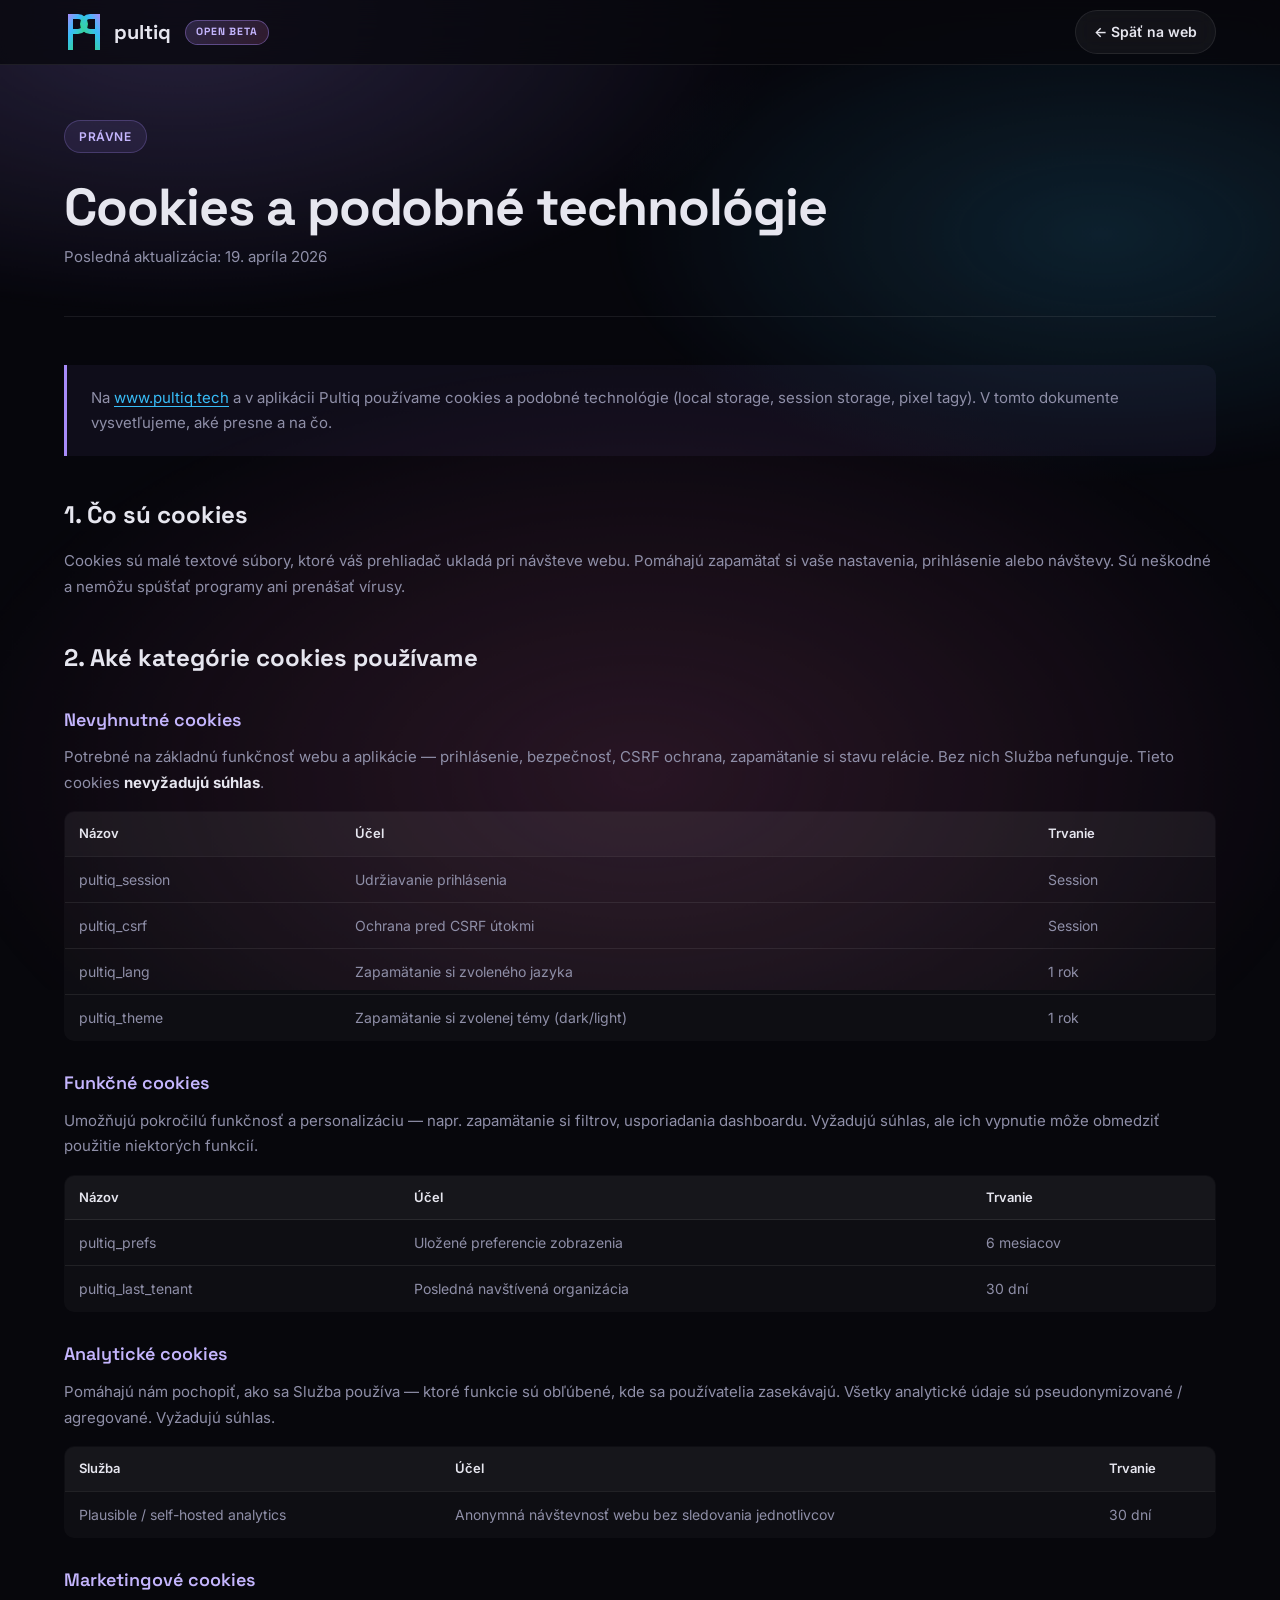
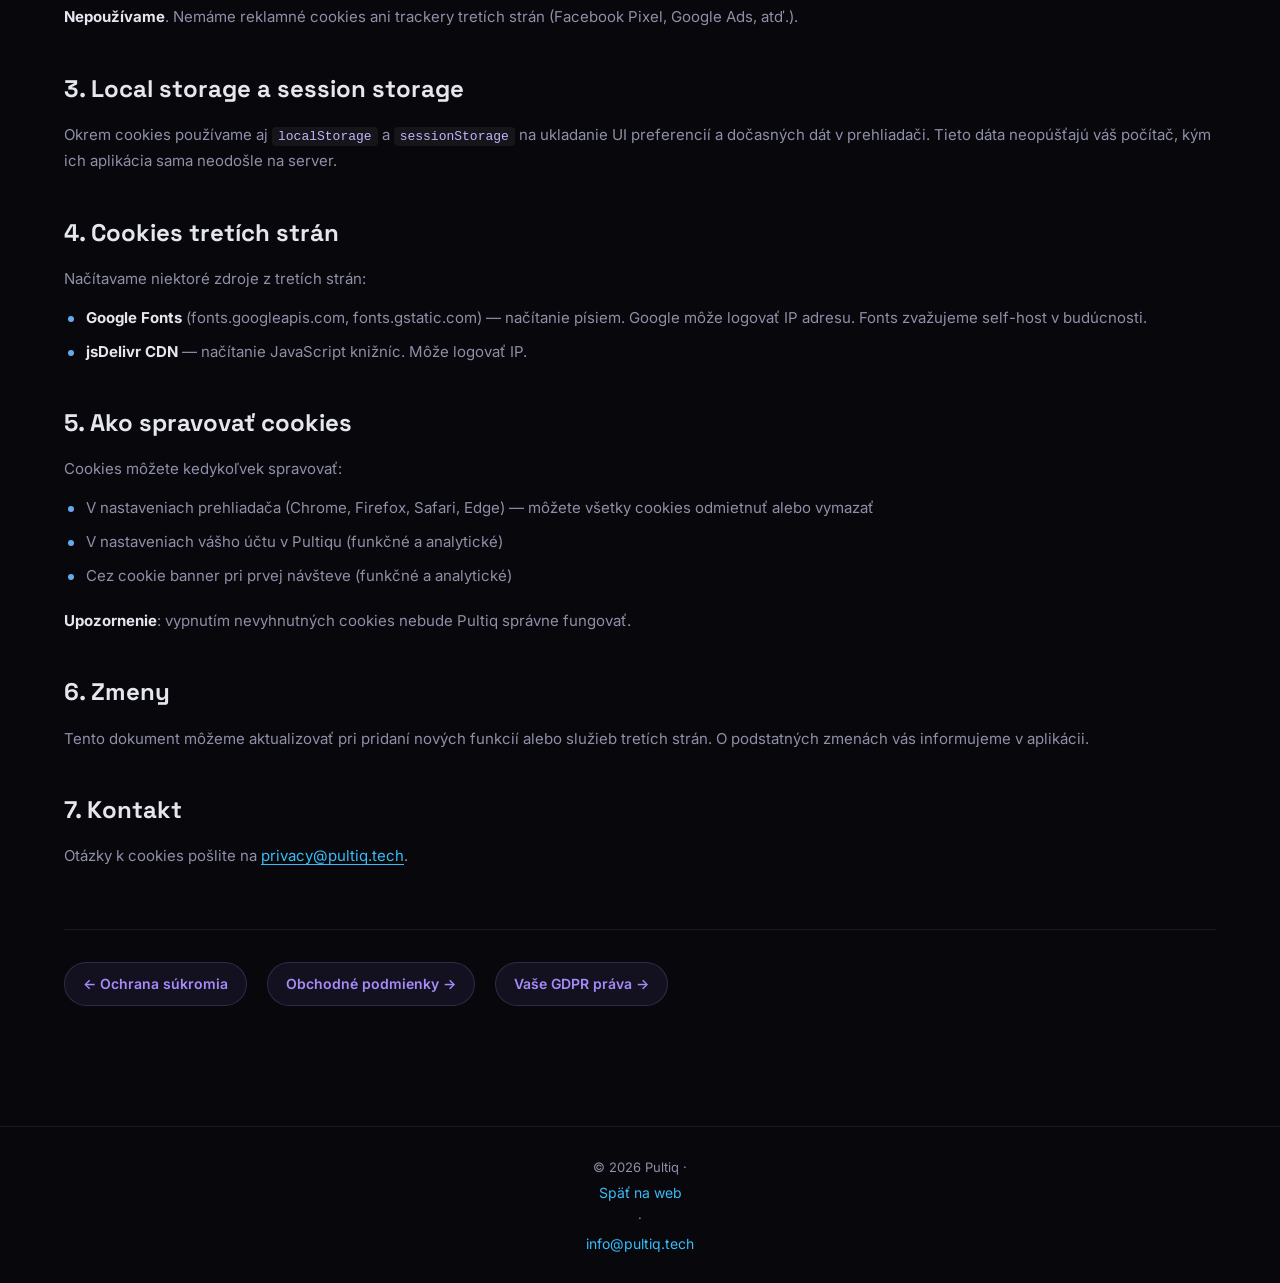
==== cookies.html @ 946c8e10 "Add SEO (OG, JSON-LD), legal pages (privacy, terms, cookies, GDPR), robots.txt, sitemap.xml, llms.tx" ====
<!DOCTYPE html>
<html lang="sk">
<head>
<meta charset="UTF-8" />
<meta name="viewport" content="width=device-width, initial-scale=1.0" />
<title>Cookies — Pultiq</title>
<meta name="description" content="Zásady používania cookies a podobných technológií na platforme Pultiq — aké cookies používame, na čo a ako ich spravovať." />
<meta name="robots" content="index, follow" />
<link rel="canonical" href="https://www.pultiq.tech/cookies.html" />
<link rel="preconnect" href="https://fonts.googleapis.com">
<link rel="preconnect" href="https://fonts.gstatic.com" crossorigin>
<link href="https://fonts.googleapis.com/css2?family=Inter:wght@300;400;500;600;700&family=Space+Grotesk:wght@400;500;700&display=swap" rel="stylesheet">
<link rel="icon" type="image/svg+xml" href="favicon.svg" />
<link rel="stylesheet" href="style.css" />
</head>
<body class="legal-page">
<div class="bg-gradient"></div>

<nav class="nav scrolled">
  <div class="nav-inner">
    <a href="/" class="logo">
      <span class="logo-mark">
        <svg viewBox="90 80 180 200" xmlns="http://www.w3.org/2000/svg">
          <defs><linearGradient id="legG3" x1="0%" y1="0%" x2="100%" y2="100%"><stop offset="0%" stop-color="#a78bfa"/><stop offset="33%" stop-color="#38bdf8"/><stop offset="66%" stop-color="#34d399"/><stop offset="100%" stop-color="#f472b6"/></linearGradient></defs>
          <g transform="translate(30 30)" fill="url(#legG3)" fill-rule="evenodd"><path d="M 70 60 L 120 60 A 50 50 0 0 1 120 160 L 95 160 L 95 240 L 70 240 Z M 95 85 L 120 85 A 25 25 0 0 1 120 135 L 95 135 Z"/></g>
          <g transform="translate(330 30) scale(-1 1)" fill="url(#legG3)" fill-rule="evenodd"><path d="M 70 60 L 120 60 A 50 50 0 0 1 120 160 L 95 160 L 95 240 L 70 240 Z M 95 85 L 120 85 A 25 25 0 0 1 120 135 L 95 135 Z"/></g>
        </svg>
      </span>
      <span>pultiq</span>
      <span class="beta-pill">Open Beta</span>
    </a>
    <a href="/" class="btn btn-ghost btn-sm">← Späť na web</a>
  </div>
</nav>

<main class="legal">
  <div class="container legal-container">
    <div class="legal-head">
      <div class="eyebrow">Právne</div>
      <h1>Cookies a podobné technológie</h1>
      <p class="legal-updated">Posledná aktualizácia: 19. apríla 2026</p>
    </div>

    <p class="legal-lead">Na <a href="https://www.pultiq.tech">www.pultiq.tech</a> a v aplikácii Pultiq používame cookies a podobné technológie (local storage, session storage, pixel tagy). V tomto dokumente vysvetľujeme, aké presne a na čo.</p>

    <h2>1. Čo sú cookies</h2>
    <p>Cookies sú malé textové súbory, ktoré váš prehliadač ukladá pri návšteve webu. Pomáhajú zapamätať si vaše nastavenia, prihlásenie alebo návštevy. Sú neškodné a nemôžu spúšťať programy ani prenášať vírusy.</p>

    <h2>2. Aké kategórie cookies používame</h2>

    <h3>Nevyhnutné cookies</h3>
    <p>Potrebné na základnú funkčnosť webu a aplikácie — prihlásenie, bezpečnosť, CSRF ochrana, zapamätanie si stavu relácie. Bez nich Služba nefunguje. Tieto cookies <strong>nevyžadujú súhlas</strong>.</p>
    <table class="legal-table">
      <thead><tr><th>Názov</th><th>Účel</th><th>Trvanie</th></tr></thead>
      <tbody>
        <tr><td>pultiq_session</td><td>Udržiavanie prihlásenia</td><td>Session</td></tr>
        <tr><td>pultiq_csrf</td><td>Ochrana pred CSRF útokmi</td><td>Session</td></tr>
        <tr><td>pultiq_lang</td><td>Zapamätanie si zvoleného jazyka</td><td>1 rok</td></tr>
        <tr><td>pultiq_theme</td><td>Zapamätanie si zvolenej témy (dark/light)</td><td>1 rok</td></tr>
      </tbody>
    </table>

    <h3>Funkčné cookies</h3>
    <p>Umožňujú pokročilú funkčnosť a personalizáciu — napr. zapamätanie si filtrov, usporiadania dashboardu. Vyžadujú súhlas, ale ich vypnutie môže obmedziť použitie niektorých funkcií.</p>
    <table class="legal-table">
      <thead><tr><th>Názov</th><th>Účel</th><th>Trvanie</th></tr></thead>
      <tbody>
        <tr><td>pultiq_prefs</td><td>Uložené preferencie zobrazenia</td><td>6 mesiacov</td></tr>
        <tr><td>pultiq_last_tenant</td><td>Posledná navštívená organizácia</td><td>30 dní</td></tr>
      </tbody>
    </table>

    <h3>Analytické cookies</h3>
    <p>Pomáhajú nám pochopiť, ako sa Služba používa — ktoré funkcie sú obľúbené, kde sa používatelia zasekávajú. Všetky analytické údaje sú pseudonymizované / agregované. Vyžadujú súhlas.</p>
    <table class="legal-table">
      <thead><tr><th>Služba</th><th>Účel</th><th>Trvanie</th></tr></thead>
      <tbody>
        <tr><td>Plausible / self-hosted analytics</td><td>Anonymná návštevnosť webu bez sledovania jednotlivcov</td><td>30 dní</td></tr>
      </tbody>
    </table>

    <h3>Marketingové cookies</h3>
    <p><strong>Nepoužívame</strong>. Nemáme reklamné cookies ani trackery tretích strán (Facebook Pixel, Google Ads, atď.).</p>

    <h2>3. Local storage a session storage</h2>
    <p>Okrem cookies používame aj <code>localStorage</code> a <code>sessionStorage</code> na ukladanie UI preferencií a dočasných dát v prehliadači. Tieto dáta neopúšťajú váš počítač, kým ich aplikácia sama neodošle na server.</p>

    <h2>4. Cookies tretích strán</h2>
    <p>Načítavame niektoré zdroje z tretích strán:</p>
    <ul>
      <li><strong>Google Fonts</strong> (fonts.googleapis.com, fonts.gstatic.com) — načítanie písiem. Google môže logovať IP adresu. Fonts zvažujeme self-host v budúcnosti.</li>
      <li><strong>jsDelivr CDN</strong> — načítanie JavaScript knižníc. Môže logovať IP.</li>
    </ul>

    <h2>5. Ako spravovať cookies</h2>
    <p>Cookies môžete kedykoľvek spravovať:</p>
    <ul>
      <li>V nastaveniach prehliadača (Chrome, Firefox, Safari, Edge) — môžete všetky cookies odmietnuť alebo vymazať</li>
      <li>V nastaveniach vášho účtu v Pultiqu (funkčné a analytické)</li>
      <li>Cez cookie banner pri prvej návšteve (funkčné a analytické)</li>
    </ul>
    <p><strong>Upozornenie</strong>: vypnutím nevyhnutných cookies nebude Pultiq správne fungovať.</p>

    <h2>6. Zmeny</h2>
    <p>Tento dokument môžeme aktualizovať pri pridaní nových funkcií alebo služieb tretích strán. O podstatných zmenách vás informujeme v aplikácii.</p>

    <h2>7. Kontakt</h2>
    <p>Otázky k cookies pošlite na <a href="mailto:privacy@pultiq.tech">privacy@pultiq.tech</a>.</p>

    <div class="legal-nav">
      <a href="/privacy.html">← Ochrana súkromia</a>
      <a href="/terms.html">Obchodné podmienky →</a>
      <a href="/gdpr.html">Vaše GDPR práva →</a>
    </div>
  </div>
</main>

<footer class="footer">
  <div class="container footer-bottom">© 2026 Pultiq · <a href="/">Späť na web</a> · <a href="mailto:info@pultiq.tech">info@pultiq.tech</a></div>
</footer>
</body>
</html>
---- style.css ----
/* ========= LEGAL PAGES ========= */
.legal-page .bg-grid,
.legal-page .cursor-glow{display:none}
.legal-page .bg-gradient{opacity:0.5}
.legal{padding:120px 0 80px;min-height:80vh}
.legal-container{max-width:820px}
.legal-head{margin-bottom:48px;padding-bottom:32px;border-bottom:1px solid var(--border)}
.legal-head h1{
  font-family:'Space Grotesk',sans-serif;
  font-size:clamp(32px,5vw,52px);font-weight:700;
  line-height:1.1;letter-spacing:-0.02em;
  margin:10px 0 8px;
}
.legal-updated{color:var(--muted);font-size:14px}
.legal-lead{
  font-size:17px;line-height:1.7;color:var(--text);
  margin-bottom:40px;padding:20px 24px;
  background:rgba(167,139,250,0.06);
  border-left:3px solid var(--primary);
  border-radius:0 12px 12px 0;
}
.legal h2{
  font-family:'Space Grotesk',sans-serif;
  font-size:24px;font-weight:700;
  margin:40px 0 14px;color:var(--text);
}
.legal h3{
  font-family:'Space Grotesk',sans-serif;
  font-size:18px;font-weight:600;
  margin:28px 0 10px;color:#c4b5fd;
}
.legal p{
  color:var(--muted);line-height:1.7;margin-bottom:14px;font-size:15px;
}
.legal p strong{color:var(--text)}
.legal a{color:var(--primary-2);text-decoration:underline;text-underline-offset:3px;transition:color .2s}
.legal a:hover{color:var(--primary)}
.legal ul{
  margin:14px 0 20px;padding:0;list-style:none;
}
.legal ul li{
  position:relative;padding-left:22px;margin-bottom:10px;
  color:var(--muted);line-height:1.6;font-size:15px;
}
.legal ul li::before{
  content:"";position:absolute;left:4px;top:10px;
  width:6px;height:6px;border-radius:50%;
  background:var(--grad);
}
.legal ul li strong{color:var(--text)}
.legal code{
  background:rgba(255,255,255,0.06);padding:2px 6px;border-radius:4px;
  font-family:'SF Mono','Consolas',monospace;font-size:13px;color:#c4b5fd;
}
.legal-table{
  width:100%;border-collapse:collapse;margin:16px 0 24px;
  background:var(--card);border:1px solid var(--border);
  border-radius:10px;overflow:hidden;
}
.legal-table th,
.legal-table td{
  padding:12px 14px;text-align:left;font-size:14px;
  border-bottom:1px solid var(--border);
  color:var(--muted);line-height:1.5;
}
.legal-table th{
  background:rgba(255,255,255,0.03);
  color:var(--text);font-weight:600;font-size:13px;
}
.legal-table tr:last-child td{border-bottom:none}
.legal-table td strong{color:var(--text)}
.legal-nav{
  display:flex;gap:20px;flex-wrap:wrap;margin-top:60px;
  padding-top:32px;border-top:1px solid var(--border);
}
.legal-nav a{
  color:var(--primary);font-size:14px;font-weight:600;
  text-decoration:none;padding:10px 18px;border-radius:999px;
  background:rgba(167,139,250,0.08);border:1px solid rgba(167,139,250,0.2);
  transition:all .2s;
}
.legal-nav a:hover{
  background:rgba(167,139,250,0.18);
  border-color:rgba(167,139,250,0.4);
  transform:translateY(-1px);
}
.legal-page .footer{padding:30px 0 24px;border-top:1px solid var(--border)}
.legal-page .footer-bottom{padding-top:0;border:none}
.legal-page .footer-bottom a{color:var(--primary-2)}

/* ========= ICONS ========= */
svg.icon{
  width:1em;height:1em;flex-shrink:0;
  display:inline-block;vertical-align:middle;
}
.feature-icon svg.icon{width:28px;height:28px;color:#c4b5fd}
.cat-head .cat-icon svg.icon{width:28px;height:28px;color:#c4b5fd}
.strip-icon svg.icon{width:34px;height:34px;color:#e6e6ef}
.mock-nav-item svg.icon{width:16px;height:16px;color:inherit}
.mock-pill svg.icon{width:14px;height:14px}
.mock-search svg.icon{width:14px;height:14px}
.mock-ai-icon svg.icon{width:22px;height:22px;color:#c4b5fd}
.fc-icon svg.icon{width:18px;height:18px;color:#c4b5fd}
.fc-icon.green svg.icon{color:var(--success)}
.fc-icon.purple svg.icon{color:#f472b6}

/* ========= RESET ========= */
*,*::before,*::after{box-sizing:border-box;margin:0;padding:0}
html{scroll-behavior:smooth}
body{
  font-family:'Inter',system-ui,-apple-system,sans-serif;
  background:#07070c;color:#e6e6ef;line-height:1.6;
  overflow-x:hidden;-webkit-font-smoothing:antialiased;
}
a{color:inherit;text-decoration:none}
ul{list-style:none}
img,svg{max-width:100%;display:block}

:root{
  --bg:#07070c;
  --bg-2:#0c0c17;
  --card:rgba(255,255,255,0.03);
  --border:rgba(255,255,255,0.08);
  --text:#e6e6ef;
  --muted:#8f8fa8;
  --primary:#a78bfa;
  --primary-2:#38bdf8;
  --accent:#f472b6;
  --success:#34d399;
  --danger:#f87171;
  --amber:#fbbf24;
  --radius:16px;
  --grad:linear-gradient(135deg,#a78bfa 0%,#38bdf8 50%,#f472b6 100%);
}

.container{max-width:1200px;margin:0 auto;padding:0 24px}

/* ========= ANIMATED BG ========= */
.bg-gradient{
  position:fixed;inset:0;z-index:-2;
  background:var(--bg);
  transform:translateZ(0);
  will-change:transform;
}
.bg-gradient::before,.bg-gradient::after{
  content:"";position:absolute;inset:-10%;
  background:
    radial-gradient(ellipse 1200px 600px at 20% 10%,rgba(167,139,250,0.28),transparent 50%),
    radial-gradient(ellipse 1000px 500px at 80% 30%,rgba(56,189,248,0.20),transparent 50%),
    radial-gradient(ellipse 1200px 700px at 50% 80%,rgba(244,114,182,0.20),transparent 60%);
  transform:translateZ(0);
  will-change:transform;
  animation:bgDrift 20s ease-in-out infinite alternate;
}
.bg-gradient::after{animation-duration:28s;animation-direction:alternate-reverse;opacity:0.6}
@keyframes bgDrift{
  0%{transform:translate3d(0,0,0) scale(1)}
  100%{transform:translate3d(-4%,3%,0) scale(1.05)}
}
.bg-grid{
  position:fixed;inset:0;z-index:-1;pointer-events:none;
  background-image:
    linear-gradient(rgba(255,255,255,0.035) 1px,transparent 1px),
    linear-gradient(90deg,rgba(255,255,255,0.035) 1px,transparent 1px);
  background-size:60px 60px;
  opacity:0.5;
  transform:translateZ(0);
  -webkit-mask-image:radial-gradient(ellipse 80% 60% at 50% 40%,black,transparent 80%);
  mask-image:radial-gradient(ellipse 80% 60% at 50% 40%,black,transparent 80%);
}
.cursor-glow{
  position:fixed;top:0;left:0;width:500px;height:500px;border-radius:50%;
  background:radial-gradient(circle,rgba(167,139,250,0.18),transparent 60%);
  pointer-events:none;z-index:-1;
  transform:translate3d(-50%,-50%,0);
  will-change:transform;
}

/* ========= BUTTONS ========= */
.btn{
  display:inline-flex;align-items:center;gap:8px;
  padding:14px 24px;border-radius:999px;
  font-weight:600;font-size:15px;cursor:pointer;
  border:none;transition:all .25s cubic-bezier(.4,0,.2,1);
  position:relative;overflow:hidden;
}
.btn-sm{padding:10px 18px;font-size:14px}
.btn-primary{
  background:var(--grad);color:white;
  box-shadow:0 8px 32px rgba(167,139,250,0.4);
}
.btn-primary:hover{transform:translateY(-2px);box-shadow:0 12px 40px rgba(167,139,250,0.55)}
.btn-primary::before{
  content:"";position:absolute;inset:0;
  background:linear-gradient(120deg,transparent 30%,rgba(255,255,255,0.3) 50%,transparent 70%);
  transform:translateX(-100%);transition:transform .6s;
}
.btn-primary:hover::before{transform:translateX(100%)}
.btn-ghost{
  background:rgba(255,255,255,0.05);color:var(--text);
  border:1px solid var(--border);backdrop-filter:blur(10px);
}
.btn-ghost:hover{background:rgba(255,255,255,0.1);border-color:rgba(255,255,255,0.2)}
.btn.full{width:100%;justify-content:center}

/* ========= NAV ========= */
.nav{
  position:fixed;top:0;left:0;right:0;z-index:100;
  padding:16px 0;transition:all .3s;
}
.nav.scrolled{
  background:rgba(7,7,12,0.75);
  backdrop-filter:blur(16px);
  -webkit-backdrop-filter:blur(16px);
  border-bottom:1px solid var(--border);
  padding:10px 0;
}
.nav-inner{
  max-width:1200px;margin:0 auto;padding:0 24px;
  display:flex;align-items:center;justify-content:space-between;
}
.logo{display:flex;align-items:center;gap:10px;font-weight:800;font-size:20px;font-family:'Space Grotesk',sans-serif}
.beta-pill{
  padding:3px 10px;border-radius:999px;
  font-family:'Space Grotesk',sans-serif;
  font-size:10.5px;font-weight:700;letter-spacing:0.08em;
  text-transform:uppercase;
  background:linear-gradient(135deg,rgba(167,139,250,0.2),rgba(244,114,182,0.15));
  border:1px solid rgba(167,139,250,0.4);
  color:#c4b5fd;
  margin-left:4px;
}
.logo-mark{width:40px;height:40px;display:grid;place-items:center}
.logo-mark svg{width:100%;height:100%;display:block}
.nav-links{display:flex;gap:32px}
.nav-links a{font-size:14px;color:var(--muted);transition:color .2s;position:relative}
.nav-links a:hover{color:var(--text)}
.nav-links a::after{
  content:"";position:absolute;bottom:-4px;left:0;right:0;height:2px;
  background:var(--grad);transform:scaleX(0);transition:transform .3s;
}
.nav-links a:hover::after{transform:scaleX(1)}
@media(max-width:768px){.nav-links{display:none}}

/* ========= HERO ========= */
.hero{
  min-height:100vh;display:flex;align-items:center;
  padding:140px 0 80px;position:relative;
}
.hero-badge{
  display:inline-flex;align-items:center;gap:10px;
  padding:8px 16px;border-radius:999px;
  background:rgba(167,139,250,0.1);
  border:1px solid rgba(167,139,250,0.25);
  font-size:13px;color:#c4b5fd;margin-bottom:28px;
}
.pulse-dot{
  width:8px;height:8px;border-radius:50%;background:#a78bfa;
  box-shadow:0 0 0 0 rgba(167,139,250,0.5);
  animation:pulse 2s infinite;
}
@keyframes pulse{
  0%{box-shadow:0 0 0 0 rgba(167,139,250,0.6)}
  70%{box-shadow:0 0 0 14px rgba(167,139,250,0)}
  100%{box-shadow:0 0 0 0 rgba(167,139,250,0)}
}
.hero-title{
  font-family:'Space Grotesk',sans-serif;
  font-size:clamp(44px,7vw,88px);
  font-weight:700;line-height:1.05;letter-spacing:-0.03em;
  margin-bottom:24px;
}
.word{display:inline-block;opacity:0;transform:translateY(40px) rotateX(-30deg)}
.word.grad{
  background:var(--grad);background-size:200% 200%;
  -webkit-background-clip:text;background-clip:text;color:transparent;
  animation:gradMove 6s ease infinite;
}
@keyframes gradMove{0%,100%{background-position:0% 50%}50%{background-position:100% 50%}}
.hero-sub{
  font-size:clamp(16px,1.5vw,20px);color:var(--muted);
  max-width:640px;margin-bottom:36px;
}
.hero-ctas{display:flex;gap:14px;flex-wrap:wrap;margin-bottom:80px}

/* ========= HERO VISUAL (dashboard mockup) ========= */
.hero-visual{
  position:relative;margin-top:40px;
  perspective:1200px;
  transform:translateZ(0);
}
.window{
  border-radius:16px;overflow:hidden;
  background:linear-gradient(180deg,#13131f 0%,#0c0c17 100%);
  border:1px solid var(--border);
  box-shadow:
    0 40px 100px rgba(0,0,0,0.6),
    0 0 80px rgba(167,139,250,0.15);
  transform:perspective(1200px) rotateX(8deg) translateZ(0);transform-origin:center bottom;
  transition:transform .6s cubic-bezier(.4,0,.2,1);
  will-change:transform;
}
.hero-visual:hover .window{transform:rotateX(2deg)}
.window-bar{
  display:flex;align-items:center;gap:8px;
  padding:14px 18px;background:rgba(255,255,255,0.03);
  border-bottom:1px solid var(--border);
}
.dot{width:12px;height:12px;border-radius:50%}
.dot.red{background:#ff5f57}.dot.yel{background:#febc2e}.dot.grn{background:#28c840}
.url-pill{
  margin-left:20px;padding:4px 16px;border-radius:8px;
  background:rgba(255,255,255,0.05);font-size:12px;color:var(--muted);
}
.window-body{display:grid;grid-template-columns:200px 1fr;min-height:420px}
.mock-side{padding:18px 12px;border-right:1px solid var(--border);background:rgba(0,0,0,0.2)}
.mock-logo{
  width:36px;height:36px;border-radius:10px;
  background:var(--grad);display:grid;place-items:center;
  font-weight:800;color:white;margin-bottom:20px;
}
.mock-nav-item{
  padding:10px 12px;border-radius:8px;font-size:13px;color:var(--muted);
  margin-bottom:4px;display:flex;gap:10px;align-items:center;
  transition:background .2s;
}
.mock-nav-item .badge{margin-left:auto}
.mock-nav-item:hover{background:rgba(255,255,255,0.04)}
.mock-nav-item.active{background:rgba(167,139,250,0.15);color:var(--text)}
.badge{background:var(--primary);color:white;padding:2px 8px;border-radius:10px;font-size:11px;font-weight:700}
.mock-main{padding:20px}
.mock-toolbar{display:flex;gap:12px;margin-bottom:18px}
.mock-search{flex:1;padding:10px 14px;background:rgba(255,255,255,0.04);border-radius:10px;font-size:13px;color:var(--muted);border:1px solid var(--border);display:flex;align-items:center;gap:8px}
.mock-pill{padding:10px 14px;background:rgba(167,139,250,0.15);border:1px solid rgba(167,139,250,0.3);border-radius:10px;font-size:13px;color:#c4b5fd;display:flex;align-items:center;gap:6px}
.mock-ticket{
  display:grid;grid-template-columns:auto 1fr auto;gap:14px;align-items:center;
  padding:14px 16px;border-radius:10px;
  background:rgba(255,255,255,0.02);border:1px solid var(--border);
  margin-bottom:8px;transition:all .2s;
}
.mock-ticket:hover{background:rgba(255,255,255,0.05);transform:translateX(4px)}
.mock-prio{width:4px;height:30px;border-radius:2px}
.p-high{background:var(--danger)}.p-med{background:var(--amber)}.p-low{background:var(--success)}
.mock-subj{font-size:14px;font-weight:500}
.mock-meta{font-size:12px;color:var(--muted);margin-top:2px}
.mock-tag{padding:4px 10px;border-radius:999px;font-size:11px;font-weight:600}
.tag-red{background:rgba(248,113,113,0.15);color:var(--danger)}
.tag-amber{background:rgba(251,191,36,0.15);color:var(--amber)}
.tag-green{background:rgba(52,211,153,0.15);color:var(--success)}
.mock-ai{
  margin-top:14px;padding:14px;border-radius:10px;
  background:linear-gradient(135deg,rgba(167,139,250,0.1),rgba(56,189,248,0.08));
  border:1px solid rgba(167,139,250,0.25);
  display:flex;gap:12px;align-items:flex-start;
}
.mock-ai-icon{font-size:22px;animation:floaty 3s ease-in-out infinite}
.mock-ai-title{font-size:13px;font-weight:700;color:#c4b5fd;margin-bottom:4px}
.mock-ai-body{font-size:12px;color:var(--muted)}
@keyframes floaty{0%,100%{transform:translateY(0)}50%{transform:translateY(-4px)}}

.floating-card{
  position:absolute;padding:14px 18px;border-radius:14px;
  background:rgba(20,20,30,0.95);
  border:1px solid var(--border);
  display:flex;align-items:center;gap:12px;
  box-shadow:0 20px 60px rgba(0,0,0,0.4);
  animation:floaty 4s ease-in-out infinite;
  will-change:transform;
}
.floating-card strong{display:block;font-size:13px}
.floating-card span{display:block;font-size:11px;color:var(--muted)}
.fc-icon{width:36px;height:36px;border-radius:10px;background:rgba(167,139,250,0.2);display:grid;place-items:center;font-size:18px}
.fc-icon.green{background:rgba(52,211,153,0.2)}
.fc-icon.purple{background:rgba(244,114,182,0.2)}
.fc-1{top:20%;left:-40px;animation-delay:0s}
.fc-2{top:50%;right:-30px;animation-delay:1s}
.fc-3{bottom:10%;left:10%;animation-delay:2s}
@media(max-width:900px){.floating-card{display:none}}
@media(max-width:700px){
  .window-body{grid-template-columns:1fr}
  .mock-side{display:none}
}

/* ========= SCROLL HINT ========= */
.scroll-hint{
  position:absolute;bottom:30px;left:50%;transform:translateX(-50%);
  display:flex;flex-direction:column;align-items:center;gap:8px;
  color:var(--muted);font-size:12px;
}
.scroll-hint span{
  width:24px;height:40px;border:2px solid var(--muted);border-radius:12px;
  position:relative;
}
.scroll-hint span::after{
  content:"";position:absolute;top:6px;left:50%;transform:translateX(-50%);
  width:4px;height:8px;background:var(--muted);border-radius:2px;
  animation:scrollDown 1.8s ease-in-out infinite;
}
@keyframes scrollDown{
  0%{top:6px;opacity:1}
  100%{top:22px;opacity:0}
}

/* ========= TICKER ========= */
.ticker-section{padding:40px 0;border-top:1px solid var(--border);border-bottom:1px solid var(--border);overflow:hidden;background:rgba(0,0,0,0.2)}
.ticker{overflow:hidden;mask-image:linear-gradient(90deg,transparent,black 10%,black 90%,transparent)}
.ticker-track{display:flex;gap:48px;animation:ticker 30s linear infinite;white-space:nowrap;width:max-content}
.ticker-track span{font-size:20px;font-weight:600;color:var(--muted);font-family:'Space Grotesk',sans-serif}
@keyframes ticker{0%{transform:translateX(0)}100%{transform:translateX(-50%)}}

/* ========= STATS ========= */
.stats{padding:80px 0}
.stats-grid{display:grid;grid-template-columns:repeat(4,1fr);gap:24px}
@media(max-width:700px){.stats-grid{grid-template-columns:repeat(2,1fr)}}
.stat{
  padding:32px 20px;text-align:center;border-radius:var(--radius);
  background:var(--card);border:1px solid var(--border);
  transition:all .3s;
}
.stat:hover{transform:translateY(-4px);border-color:rgba(167,139,250,0.4);background:rgba(167,139,250,0.05)}
.stat-num{
  font-family:'Space Grotesk',sans-serif;font-size:48px;font-weight:700;
  background:var(--grad);-webkit-background-clip:text;background-clip:text;color:transparent;
}
.stat-lbl{color:var(--muted);font-size:14px;margin-top:6px}

/* ========= SECTIONS ========= */
.section{padding:120px 0;content-visibility:auto;contain-intrinsic-size:800px}
.section-head{text-align:center;max-width:700px;margin:0 auto 60px}
.eyebrow{
  display:inline-block;padding:6px 14px;border-radius:999px;
  background:rgba(167,139,250,0.1);border:1px solid rgba(167,139,250,0.25);
  font-size:12px;font-weight:600;color:#c4b5fd;letter-spacing:0.05em;
  text-transform:uppercase;margin-bottom:16px;
}
.section-head h2{
  font-family:'Space Grotesk',sans-serif;
  font-size:clamp(32px,4.5vw,52px);font-weight:700;
  line-height:1.1;letter-spacing:-0.02em;margin-bottom:16px;
}
.section-head p{color:var(--muted);font-size:18px}

/* ========= FEATURES ========= */
.feature-cat{margin-bottom:16px;border-radius:14px;overflow:hidden}
.feature-cat:last-child{margin-bottom:0}
.feature-cat[open]{margin-bottom:24px}
.cat-head{
  display:flex;align-items:center;gap:18px;
  padding:20px 24px;
  border-radius:14px;
  background:linear-gradient(135deg,rgba(167,139,250,0.08),rgba(56,189,248,0.04));
  border:1px solid rgba(167,139,250,0.15);
  cursor:pointer;list-style:none;
  transition:background .25s,border-color .25s;
}
.cat-head::-webkit-details-marker{display:none}
.cat-head:hover{
  background:linear-gradient(135deg,rgba(167,139,250,0.14),rgba(56,189,248,0.07));
  border-color:rgba(167,139,250,0.3);
}
.feature-cat[open] .cat-head{
  border-bottom-left-radius:0;
  border-bottom-right-radius:0;
  margin-bottom:24px;
}
.cat-toggle{
  margin-left:auto;flex-shrink:0;
  width:36px;height:36px;display:grid;place-items:center;
  border-radius:50%;
  background:rgba(167,139,250,0.12);
  border:1px solid rgba(167,139,250,0.25);
  color:#c4b5fd;
  font-family:'Space Grotesk',sans-serif;
  font-size:22px;font-weight:400;line-height:1;
  transition:transform .35s cubic-bezier(.4,0,.2,1),background .25s;
}
.cat-head:hover .cat-toggle{background:rgba(167,139,250,0.22)}
.feature-cat[open] .cat-toggle{transform:rotate(45deg)}
.cat-head .cat-icon{
  font-size:32px;width:56px;height:56px;flex-shrink:0;
  display:grid;place-items:center;border-radius:12px;
  background:rgba(167,139,250,0.12);
  border:1px solid rgba(167,139,250,0.25);
}
.cat-head h3{
  font-family:'Space Grotesk',sans-serif;
  font-size:22px;margin-bottom:2px;
}
.cat-head p{color:var(--muted);font-size:14px;line-height:1.4}
@media(max-width:600px){
  .cat-head{flex-direction:column;text-align:center;gap:10px;padding:18px}
}
.feature-grid{display:grid;grid-template-columns:repeat(4,1fr);gap:18px}
@media(max-width:1100px){.feature-grid{grid-template-columns:repeat(2,1fr)}}
@media(max-width:600px){.feature-grid{grid-template-columns:1fr}}
.feature{
  padding:32px;border-radius:var(--radius);
  background:var(--card);border:1px solid var(--border);
  transition:all .4s cubic-bezier(.4,0,.2,1);
  position:relative;overflow:hidden;
}
.feature::before{
  content:"";position:absolute;top:0;left:0;right:0;height:1px;
  background:var(--grad);opacity:0;transition:opacity .3s;
}
.feature:hover{transform:translateY(-6px);border-color:rgba(167,139,250,0.3);background:rgba(255,255,255,0.05)}
.feature:hover::before{opacity:1}
.feature-icon{
  font-size:36px;margin-bottom:18px;
  display:inline-grid;place-items:center;
  width:60px;height:60px;border-radius:14px;
  background:linear-gradient(135deg,rgba(167,139,250,0.15),rgba(56,189,248,0.08));
  border:1px solid rgba(167,139,250,0.2);
  transition:transform .4s;
}
.feature:hover .feature-icon{transform:rotate(-6deg) scale(1.1)}
.feature h3{font-family:'Space Grotesk',sans-serif;font-size:22px;margin-bottom:10px}
.feature p{color:var(--muted);font-size:15px}

/* ========= WORKFLOW ========= */
.workflow{background:linear-gradient(180deg,transparent,rgba(167,139,250,0.03),transparent)}
.steps{display:grid;grid-template-columns:repeat(4,1fr);gap:24px;position:relative}
@media(max-width:900px){.steps{grid-template-columns:repeat(2,1fr)}}
@media(max-width:500px){.steps{grid-template-columns:1fr}}
.step{
  padding:28px;border-radius:var(--radius);
  background:var(--card);border:1px solid var(--border);
  position:relative;transition:all .3s;
}
.step:hover{transform:translateY(-4px);border-color:rgba(167,139,250,0.3)}
.step-num{
  font-family:'Space Grotesk',sans-serif;font-size:42px;font-weight:700;
  background:var(--grad);-webkit-background-clip:text;background-clip:text;color:transparent;
  margin-bottom:12px;
}
.step h3{font-family:'Space Grotesk',sans-serif;font-size:20px;margin-bottom:8px}
.step p{color:var(--muted);font-size:14px}

/* ========= STACK ========= */
.stack-grid{display:grid;grid-template-columns:repeat(4,1fr);gap:18px}
@media(max-width:900px){.stack-grid{grid-template-columns:repeat(2,1fr)}}
.stack-card{
  padding:24px;border-radius:var(--radius);text-align:center;
  background:var(--card);border:1px solid var(--border);
  transition:all .3s;
}
.stack-card:hover{transform:translateY(-4px) scale(1.02);border-color:rgba(56,189,248,0.3);background:rgba(56,189,248,0.05)}
.stack-emoji{font-size:36px;margin-bottom:12px}
.stack-card h4{font-family:'Space Grotesk',sans-serif;font-size:16px;margin-bottom:4px}
.stack-card p{color:var(--muted);font-size:13px}

/* ========= COMPARISON (Before/After) ========= */
.compare-section{background:linear-gradient(180deg,transparent,rgba(244,114,182,0.03),transparent)}
.compare-grid{display:grid;grid-template-columns:1fr 1fr;gap:24px}
@media(max-width:900px){.compare-grid{grid-template-columns:1fr}}
.compare-col{
  padding:36px 32px;border-radius:20px;
  background:var(--card);border:1px solid var(--border);
  position:relative;transition:all .3s;
}
.compare-before{border-color:rgba(248,113,113,0.2);background:linear-gradient(180deg,rgba(248,113,113,0.04),transparent)}
.compare-after{border-color:rgba(52,211,153,0.25);background:linear-gradient(180deg,rgba(52,211,153,0.05),transparent)}
.compare-head{margin-bottom:24px;padding-bottom:20px;border-bottom:1px dashed var(--border)}
.compare-badge{
  display:inline-block;padding:5px 12px;border-radius:999px;
  font-size:11px;font-weight:700;letter-spacing:0.05em;
  text-transform:uppercase;margin-bottom:10px;
}
.compare-badge.bad{background:rgba(248,113,113,0.15);color:#fca5a5;border:1px solid rgba(248,113,113,0.3)}
.compare-badge.good{background:rgba(52,211,153,0.15);color:#6ee7b7;border:1px solid rgba(52,211,153,0.3)}
.compare-head h3{font-family:'Space Grotesk',sans-serif;font-size:22px;line-height:1.25}
.compare-list{display:flex;flex-direction:column;gap:14px}
.compare-list li{
  padding-left:32px;position:relative;font-size:15px;line-height:1.55;color:var(--text);
}
.compare-before .compare-list li::before{
  content:"✗";position:absolute;left:0;top:-2px;
  width:22px;height:22px;display:grid;place-items:center;
  border-radius:50%;background:rgba(248,113,113,0.15);color:var(--danger);
  font-size:13px;font-weight:700;
}
.compare-after .compare-list li::before{
  content:"✓";position:absolute;left:0;top:-2px;
  width:22px;height:22px;display:grid;place-items:center;
  border-radius:50%;background:rgba(52,211,153,0.15);color:var(--success);
  font-size:13px;font-weight:700;
}

/* ========= AUDIENCE STRIPS ========= */
.audience-strips{display:flex;flex-direction:column;gap:14px}
.audience-strip{
  border-radius:18px;
  background:var(--card);border:1px solid var(--border);
  position:relative;overflow:hidden;
  transition:border-color .3s,background .3s;
}
.audience-strip::before{
  content:"";position:absolute;left:0;top:0;bottom:0;width:4px;
  background:var(--strip,var(--grad));transition:width .35s;
  z-index:1;
}
.audience-strip:hover{
  border-color:rgba(167,139,250,0.3);
  background:rgba(255,255,255,0.04);
}
.audience-strip:hover::before{width:6px}
.audience-strip[open]{
  border-color:rgba(167,139,250,0.35);
  background:rgba(255,255,255,0.04);
}
.audience-strip[open]::before{width:6px}
.strip-head{
  display:grid;grid-template-columns:80px 1fr auto;gap:20px;align-items:center;
  padding:24px 28px;
  cursor:pointer;list-style:none;
}
.strip-head::-webkit-details-marker{display:none}
.strip-icon{
  font-size:42px;width:68px;height:68px;
  display:grid;place-items:center;border-radius:14px;
  background:rgba(255,255,255,0.04);border:1px solid var(--border);
}
.strip-body h3{font-family:'Space Grotesk',sans-serif;font-size:19px;margin-bottom:6px}
.strip-body p{color:var(--muted);font-size:14px;line-height:1.55}
.strip-tags{display:flex;gap:6px;flex-wrap:wrap;max-width:220px;justify-content:flex-end}
.strip-tags span{
  padding:4px 10px;border-radius:999px;font-size:11px;font-weight:600;
  background:rgba(167,139,250,0.1);border:1px solid rgba(167,139,250,0.2);
  color:#c4b5fd;white-space:nowrap;
}
.strip-toggle{
  width:34px;height:34px;flex-shrink:0;
  display:grid;place-items:center;border-radius:50%;
  background:rgba(167,139,250,0.12);
  border:1px solid rgba(167,139,250,0.25);
  color:#c4b5fd;
  font-family:'Space Grotesk',sans-serif;
  font-size:20px;font-weight:400;line-height:1;
  transition:transform .35s cubic-bezier(.4,0,.2,1),background .25s;
}
.strip-head:hover .strip-toggle{background:rgba(167,139,250,0.22)}
.audience-strip[open] .strip-toggle{transform:rotate(45deg)}
.strip-detail{
  padding:4px 28px 28px 28px;
  display:grid;grid-template-columns:1fr;gap:32px;
  border-top:1px dashed var(--border);
  margin:0 0 0 0;
  padding-top:24px;
}
.strip-detail.strip-detail-3{grid-template-columns:1fr 1.15fr}
.strip-detail-highlight{
  padding:20px 22px;border-radius:14px;
  background:linear-gradient(135deg,rgba(167,139,250,0.08),rgba(236,72,153,0.05));
  border:1px solid rgba(167,139,250,0.25);
  margin-top:-4px;
}
.strip-detail-highlight h4{color:#e9d5ff}
.strip-detail-highlight li strong{color:var(--text);font-weight:600}
.strip-detail-highlight li{font-size:13px}
@media(max-width:1100px){
  .strip-detail.strip-detail-3{grid-template-columns:1fr}
  .strip-detail-highlight{grid-column:1/-1}
}
.strip-detail h4{
  font-family:'Space Grotesk',sans-serif;font-size:13px;
  text-transform:uppercase;letter-spacing:0.08em;
  color:#c4b5fd;margin-bottom:14px;
}
.strip-detail ul{list-style:none;padding:0;display:flex;flex-direction:column;gap:8px}
.strip-detail li{
  padding-left:22px;position:relative;
  color:var(--muted);font-size:13.5px;line-height:1.55;
}
.strip-detail li::before{
  content:"";position:absolute;left:2px;top:8px;
  width:6px;height:6px;border-radius:50%;
  background:var(--strip,var(--grad));
}
@media(max-width:900px){
  .strip-head{grid-template-columns:60px 1fr auto;padding:20px}
  .strip-icon{font-size:32px;width:56px;height:56px}
  .strip-detail{grid-template-columns:1fr;gap:22px;padding:20px;padding-top:20px}
}

/* ========= FAQ ========= */
.faq-section{background:linear-gradient(180deg,transparent,rgba(167,139,250,0.03),transparent)}
.faq-list{max-width:820px;margin:0 auto;display:flex;flex-direction:column;gap:12px}
.faq{
  padding:0;border-radius:14px;
  background:var(--card);border:1px solid var(--border);
  transition:all .25s;overflow:hidden;
}
.faq:hover{border-color:rgba(167,139,250,0.25)}
.faq[open]{background:rgba(167,139,250,0.04);border-color:rgba(167,139,250,0.3)}
.faq summary{
  padding:20px 24px;cursor:pointer;
  font-family:'Space Grotesk',sans-serif;font-size:16px;font-weight:600;
  list-style:none;display:flex;justify-content:space-between;align-items:center;gap:16px;
  user-select:none;
}
.faq summary::-webkit-details-marker{display:none}
.faq summary::after{
  content:"+";font-size:24px;font-weight:400;color:var(--primary);
  transition:transform .3s;flex-shrink:0;line-height:1;
}
.faq[open] summary::after{transform:rotate(45deg)}
.faq p{
  padding:0 24px 22px;color:var(--muted);font-size:15px;line-height:1.65;
}

/* ========= SCENARIOS (dual marquee) ========= */
.scenarios-section{background:linear-gradient(180deg,transparent,rgba(56,189,248,0.03),transparent);overflow:hidden;content-visibility:visible}
.scenarios-section .container{max-width:100%;padding:0}
.scenarios-wrap{
  position:relative;
  padding:0 72px;
  overflow:hidden;
}
.scenarios-tracks{
  display:flex;flex-direction:column;gap:28px;overflow:hidden;
  -webkit-mask-image:linear-gradient(90deg,transparent 0,#000 9%,#000 91%,transparent 100%);
  mask-image:linear-gradient(90deg,transparent 0,#000 9%,#000 91%,transparent 100%);
}
.scen-track{
  display:flex;gap:28px;width:max-content;
  will-change:transform;
  transform:translate3d(0,0,0);
}
.scen-track .scenario{
  width:360px;flex-shrink:0;
  padding:22px 24px;border-radius:var(--radius);
  background:var(--card);border:1px solid var(--border);
  position:relative;overflow:hidden;
  transition:border-color .3s,background .3s;
}
.scen-track .scenario:hover{border-color:rgba(56,189,248,0.3);background:rgba(56,189,248,0.04)}
.scen-track .scenario::before{
  content:"";position:absolute;left:0;top:0;bottom:0;width:3px;
  background:var(--grad);opacity:0.7;
}
.scen-arrow{
  position:absolute;top:50%;transform:translateY(-50%);z-index:5;
  width:48px;height:48px;border-radius:50%;
  border:1px solid var(--border);
  background:rgba(20,20,30,0.92);color:var(--text);cursor:pointer;
  display:grid;place-items:center;
  transition:all .2s;
  user-select:none;-webkit-tap-highlight-color:transparent;
}
.scen-arrow svg{width:22px;height:22px}
.scen-arrow:hover{background:rgba(167,139,250,0.22);border-color:rgba(167,139,250,0.5);transform:translateY(-50%) scale(1.08)}
.scen-arrow:active{transform:translateY(-50%) scale(0.95)}
.scen-arrow.left{left:12px}
.scen-arrow.right{right:12px}
@media(max-width:700px){
  .scenarios-wrap{padding:0 56px}
  .scen-track .scenario{width:280px;padding:18px 20px}
  .scen-arrow{width:40px;height:40px}
  .scen-arrow svg{width:18px;height:18px}
}
.scenario-time{
  display:inline-block;padding:4px 12px;border-radius:999px;
  background:rgba(56,189,248,0.1);border:1px solid rgba(56,189,248,0.25);
  font-size:11px;font-weight:600;color:#7dd3fc;letter-spacing:0.03em;
  margin-bottom:12px;font-family:'Space Grotesk',sans-serif;
}
.scenario h3{font-family:'Space Grotesk',sans-serif;font-size:17px;margin-bottom:8px;line-height:1.3}
.scenario p{color:var(--muted);font-size:13.5px;line-height:1.6}

/* ========= COMING SOON (pricing placeholder) ========= */
.coming-soon{
  max-width:680px;margin:0 auto;text-align:center;
  padding:60px 40px;border-radius:24px;
  background:linear-gradient(160deg,rgba(167,139,250,0.1),rgba(56,189,248,0.06),rgba(244,114,182,0.08));
  border:1px solid rgba(167,139,250,0.3);
  position:relative;overflow:hidden;
}
.coming-soon::before{
  content:"";position:absolute;top:-50%;left:-50%;
  width:200%;height:200%;
  background:conic-gradient(from 0deg,transparent,rgba(167,139,250,0.18),transparent 30%);
  animation:spin 12s linear infinite;z-index:0;
  will-change:transform;
}
.coming-soon > *{position:relative;z-index:1}
.coming-badge{
  display:inline-block;padding:6px 16px;border-radius:999px;
  background:var(--grad);color:white;
  font-family:'Space Grotesk',sans-serif;
  font-size:12px;font-weight:700;letter-spacing:0.1em;
  text-transform:uppercase;margin-bottom:20px;
  box-shadow:0 8px 30px rgba(167,139,250,0.4);
}
.coming-soon h3{
  font-family:'Space Grotesk',sans-serif;
  font-size:clamp(26px,3.5vw,36px);
  font-weight:700;margin-bottom:14px;
}
.coming-soon > p{color:var(--muted);font-size:16px;margin-bottom:32px;max-width:540px;margin-left:auto;margin-right:auto}
.coming-features{
  display:flex;flex-direction:column;gap:14px;margin-bottom:36px;text-align:left;
  max-width:480px;margin-left:auto;margin-right:auto;
}
.coming-feat{
  padding:14px 18px;border-radius:12px;
  background:rgba(255,255,255,0.03);border:1px solid var(--border);
}
.coming-feat strong{display:block;font-size:14px;color:var(--text);margin-bottom:3px}
.coming-feat span{display:block;font-size:13px;color:var(--muted);line-height:1.5}
.coming-cta{margin-top:4px}

/* ========= PRICING ========= */
.price-grid{display:grid;grid-template-columns:repeat(3,1fr);gap:24px;align-items:stretch}
@media(max-width:900px){.price-grid{grid-template-columns:1fr}}
.price{
  padding:36px 28px;border-radius:20px;
  background:var(--card);border:1px solid var(--border);
  position:relative;display:flex;flex-direction:column;
  transition:all .3s;
}
.price:hover{transform:translateY(-4px)}
.price.featured{
  background:linear-gradient(180deg,rgba(167,139,250,0.12),rgba(56,189,248,0.05));
  border-color:rgba(167,139,250,0.4);
  transform:scale(1.03);
}
.price.featured:hover{transform:scale(1.03) translateY(-4px)}
.badge-top{
  position:absolute;top:-12px;left:50%;transform:translateX(-50%);
  padding:6px 14px;border-radius:999px;
  background:var(--grad);color:white;font-size:12px;font-weight:700;
}
.price h3{font-family:'Space Grotesk',sans-serif;font-size:20px;margin-bottom:12px}
.price-num{font-family:'Space Grotesk',sans-serif;font-size:44px;font-weight:700;margin-bottom:24px}
.price-num span{font-size:16px;color:var(--muted);font-weight:500}
.price ul{flex:1;margin-bottom:24px;list-style:none;padding:0}
.price li{
  padding:8px 0 8px 30px;font-size:14px;color:var(--muted);
  position:relative;
}
.price li::before{
  content:"";position:absolute;left:0;top:9px;
  width:20px;height:20px;border-radius:50%;
  background:rgba(52,211,153,0.15);
  border:1px solid rgba(52,211,153,0.3);
}
.price li::after{
  content:"";position:absolute;left:5px;top:14px;
  width:10px;height:6px;
  border-left:2px solid var(--success);
  border-bottom:2px solid var(--success);
  transform:rotate(-45deg);
}

/* ========= CTA ========= */
.cta-section{padding:100px 0}
.cta-box{
  padding:60px 40px;border-radius:24px;text-align:center;
  background:linear-gradient(135deg,rgba(167,139,250,0.15),rgba(56,189,248,0.1),rgba(244,114,182,0.08));
  border:1px solid rgba(167,139,250,0.3);
  position:relative;overflow:hidden;
}
.cta-box{overflow:hidden}
.cta-box::before{
  content:"";position:absolute;top:50%;left:50%;
  width:200%;aspect-ratio:1/1;
  background:conic-gradient(from 0deg,transparent,rgba(167,139,250,0.22),transparent 30%);
  transform:translate3d(-50%,-50%,0) rotate(0deg);
  transform-origin:center;
  animation:spin 10s linear infinite;
  will-change:transform;z-index:-1;
}
@keyframes spin{to{transform:translate3d(-50%,-50%,0) rotate(360deg)}}
.cta-box h2{font-family:'Space Grotesk',sans-serif;font-size:clamp(28px,4vw,44px);margin-bottom:12px}
.cta-box p{color:var(--muted);font-size:18px;margin-bottom:32px}
.cta-form{display:flex;gap:10px;max-width:460px;margin:0 auto;flex-wrap:wrap}
.cta-form input{
  flex:1;min-width:200px;padding:14px 20px;border-radius:999px;
  background:rgba(0,0,0,0.3);border:1px solid var(--border);
  color:var(--text);font-size:15px;font-family:inherit;
}
.cta-form input:focus{outline:none;border-color:var(--primary)}
.cta-form input:disabled{opacity:0.5;cursor:not-allowed}
.cta-fine{
  margin-top:16px;font-size:12px;color:var(--muted);opacity:0.75;
}

/* ========= FOOTER ========= */
.footer{border-top:1px solid var(--border);padding:60px 0 24px;margin-top:40px}
.footer-inner{display:grid;grid-template-columns:2fr 1fr 1fr 1fr;gap:40px;margin-bottom:40px}
@media(max-width:700px){.footer-inner{grid-template-columns:1fr 1fr}}
.footer h5{font-family:'Space Grotesk',sans-serif;font-size:14px;margin-bottom:12px}
.footer a{display:block;color:var(--muted);font-size:14px;padding:4px 0;transition:color .2s}
.footer a:hover{color:var(--text)}
.footer .muted{color:var(--muted);font-size:14px;margin-top:12px;max-width:280px}
.footer-bottom{border-top:1px solid var(--border);padding-top:24px;text-align:center;color:var(--muted);font-size:13px}

/* ========= REVEAL ========= */
.reveal{opacity:0;transform:translateY(40px);transition:opacity .8s cubic-bezier(.4,0,.2,1),transform .8s cubic-bezier(.4,0,.2,1)}
.reveal.in{opacity:1;transform:translateY(0)}

/* Nav sign-in link (added for index-on-app deployment) */
.nav-actions { display: flex; align-items: center; gap: 16px; }
.nav-signin {
  color: #8f8fa8;
  font-size: 14px;
  font-weight: 500;
  transition: color 0.15s;
  text-decoration: none;
}
.nav-signin:hover { color: #e6e6ef; }
@media (max-width: 640px) {
  .nav-signin { display: none; }
}
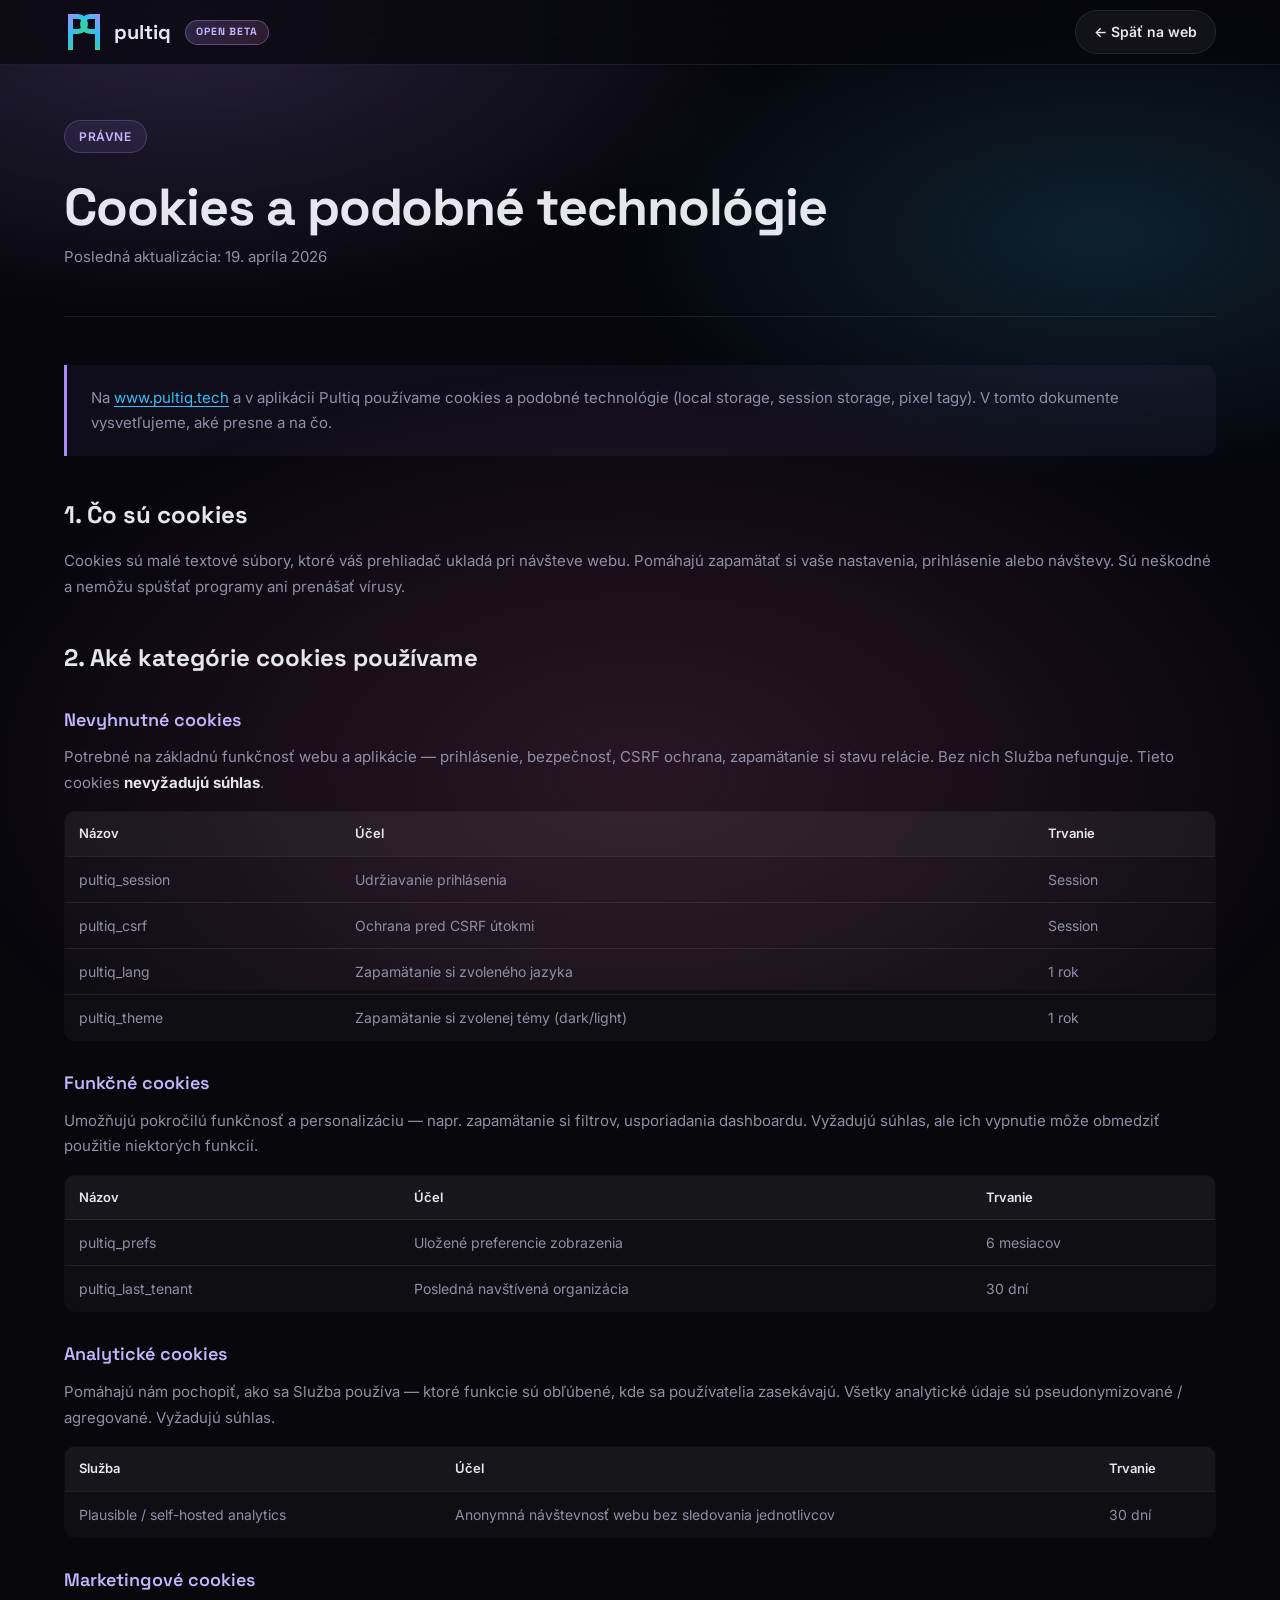
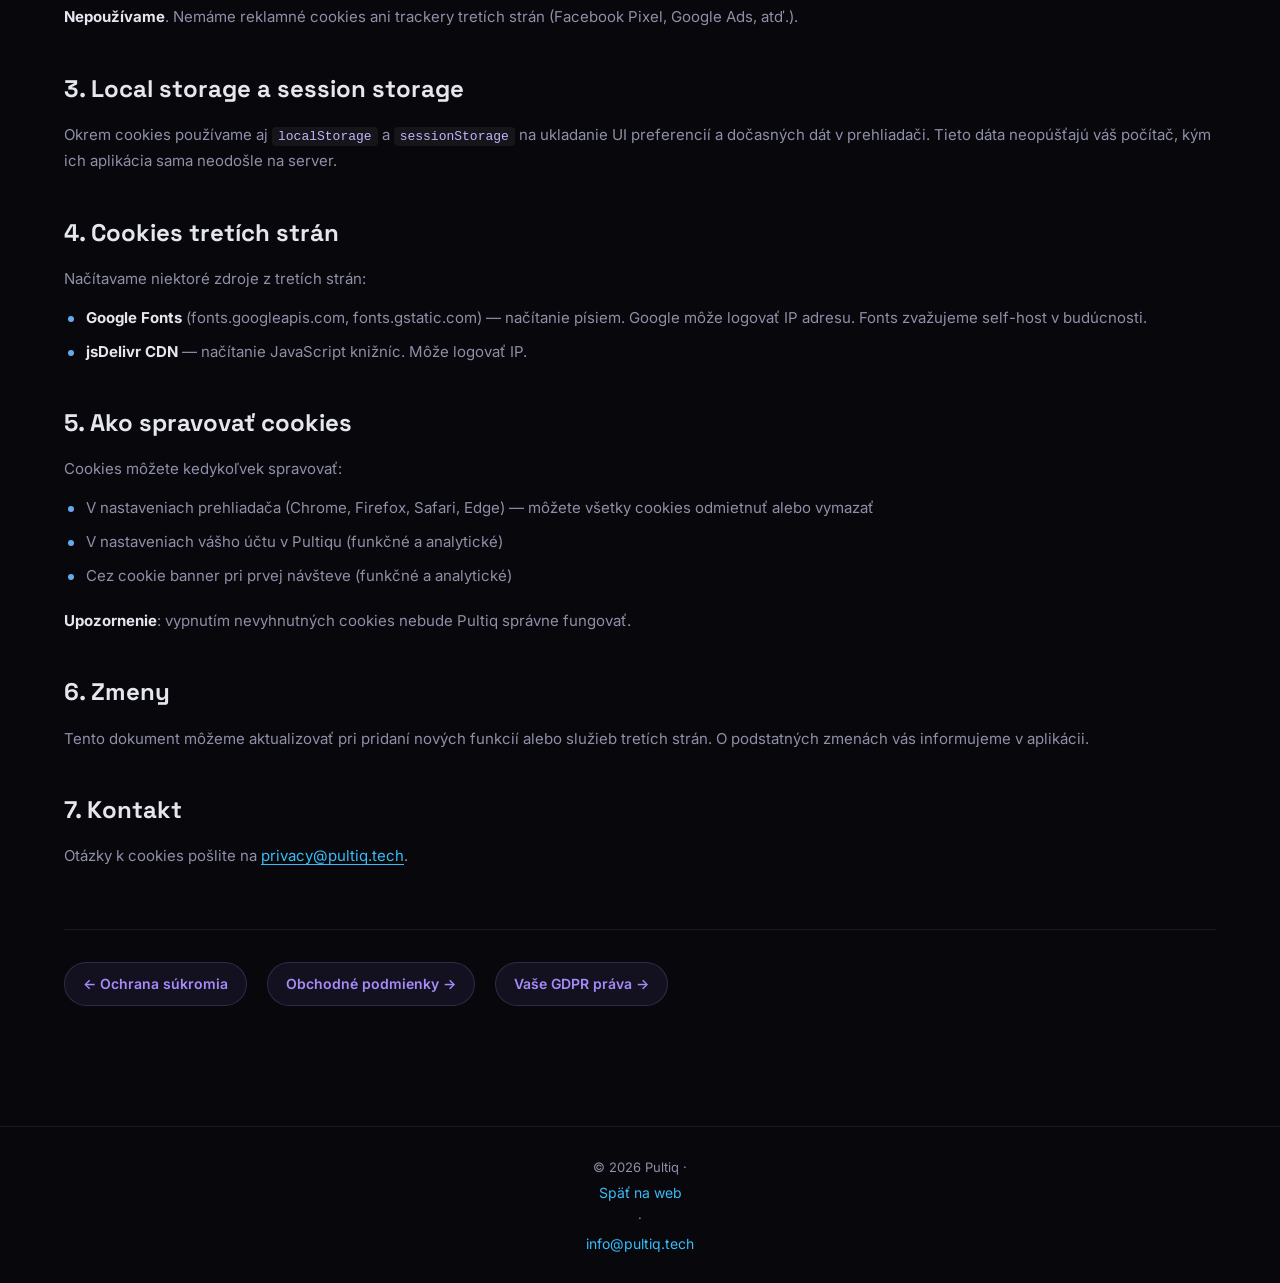
==== commit e3b15f38: "Add og-image.png, Plausible analytics, GSC/Bing placeholders, SETUP.md" ====
--- a/cookies.html
+++ b/cookies.html
@@ -12,6 +12,7 @@
 <link href="https://fonts.googleapis.com/css2?family=Inter:wght@300;400;500;600;700&family=Space+Grotesk:wght@400;500;700&display=swap" rel="stylesheet">
 <link rel="icon" type="image/svg+xml" href="favicon.svg" />
 <link rel="stylesheet" href="style.css" />
+<script defer data-domain="pultiq.tech" src="https://plausible.io/js/script.outbound-links.js"></script>
 </head>
 <body class="legal-page">
 <div class="bg-gradient"></div>
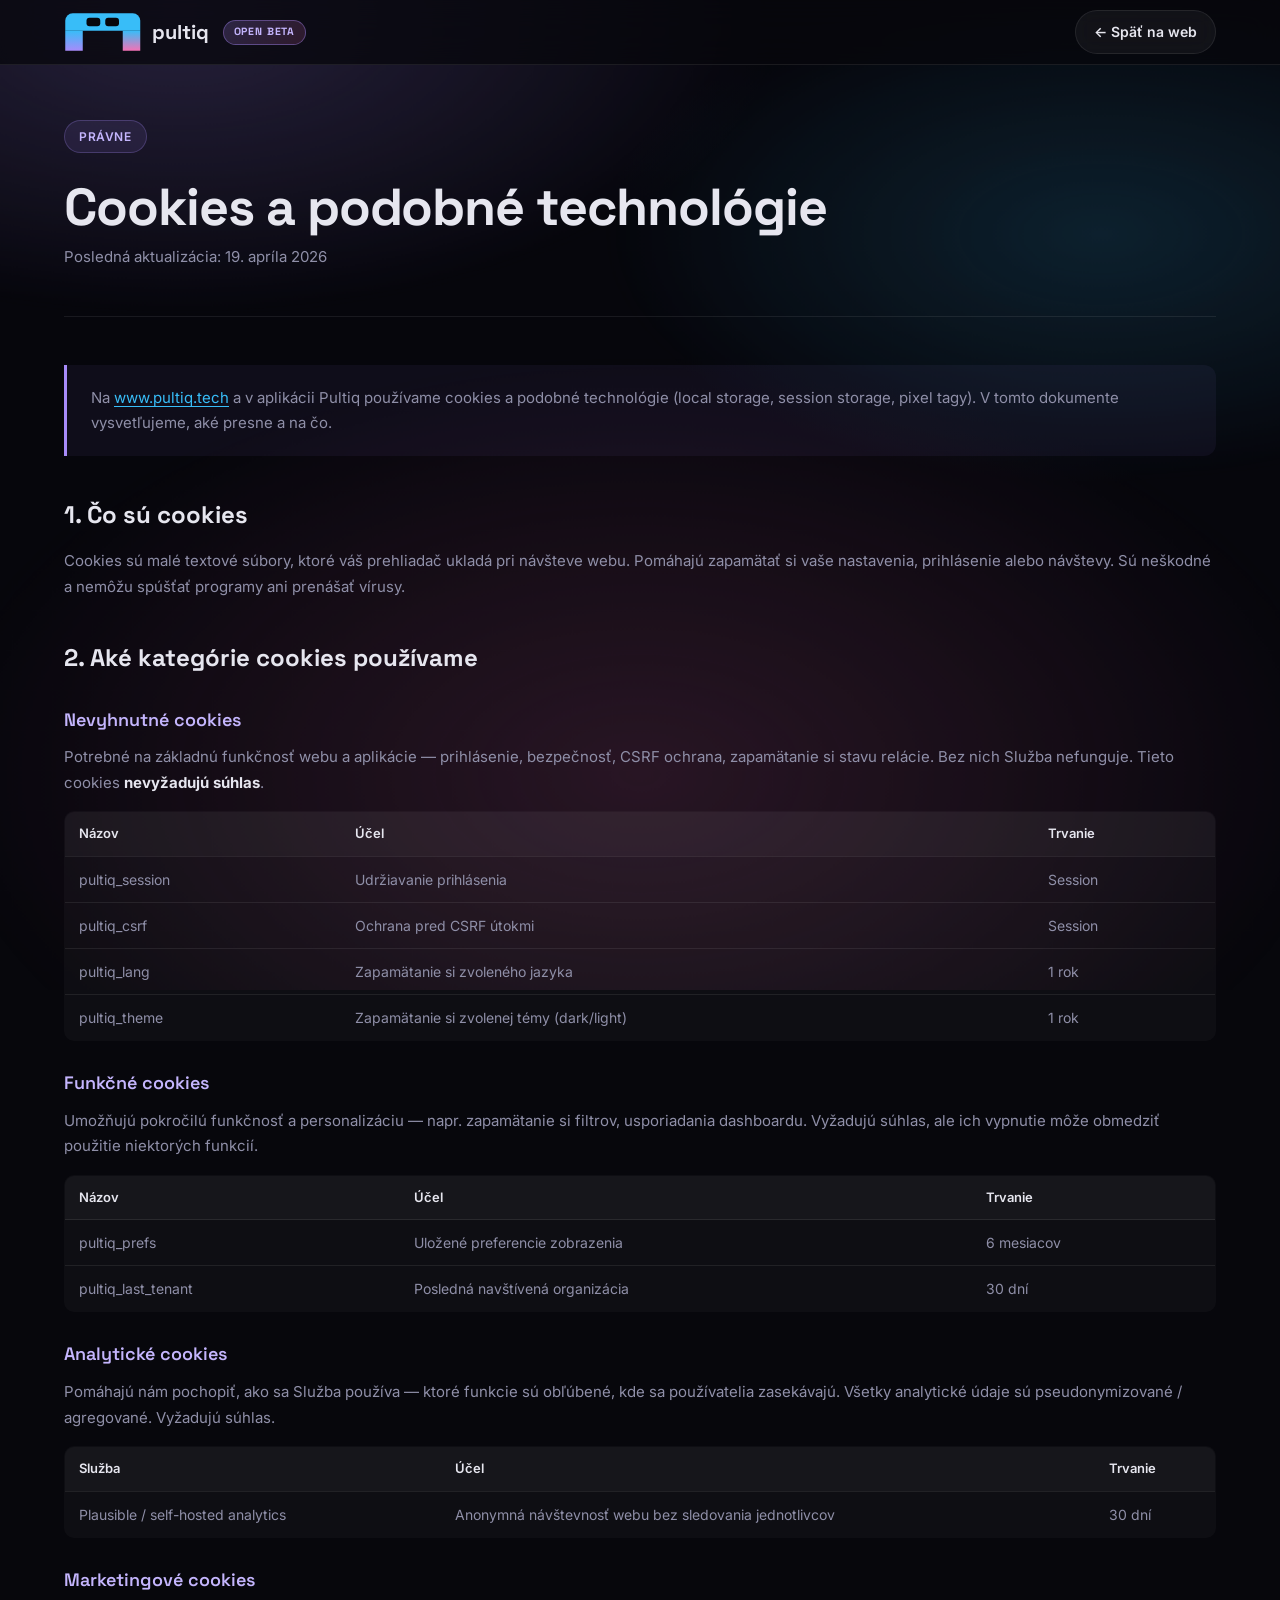
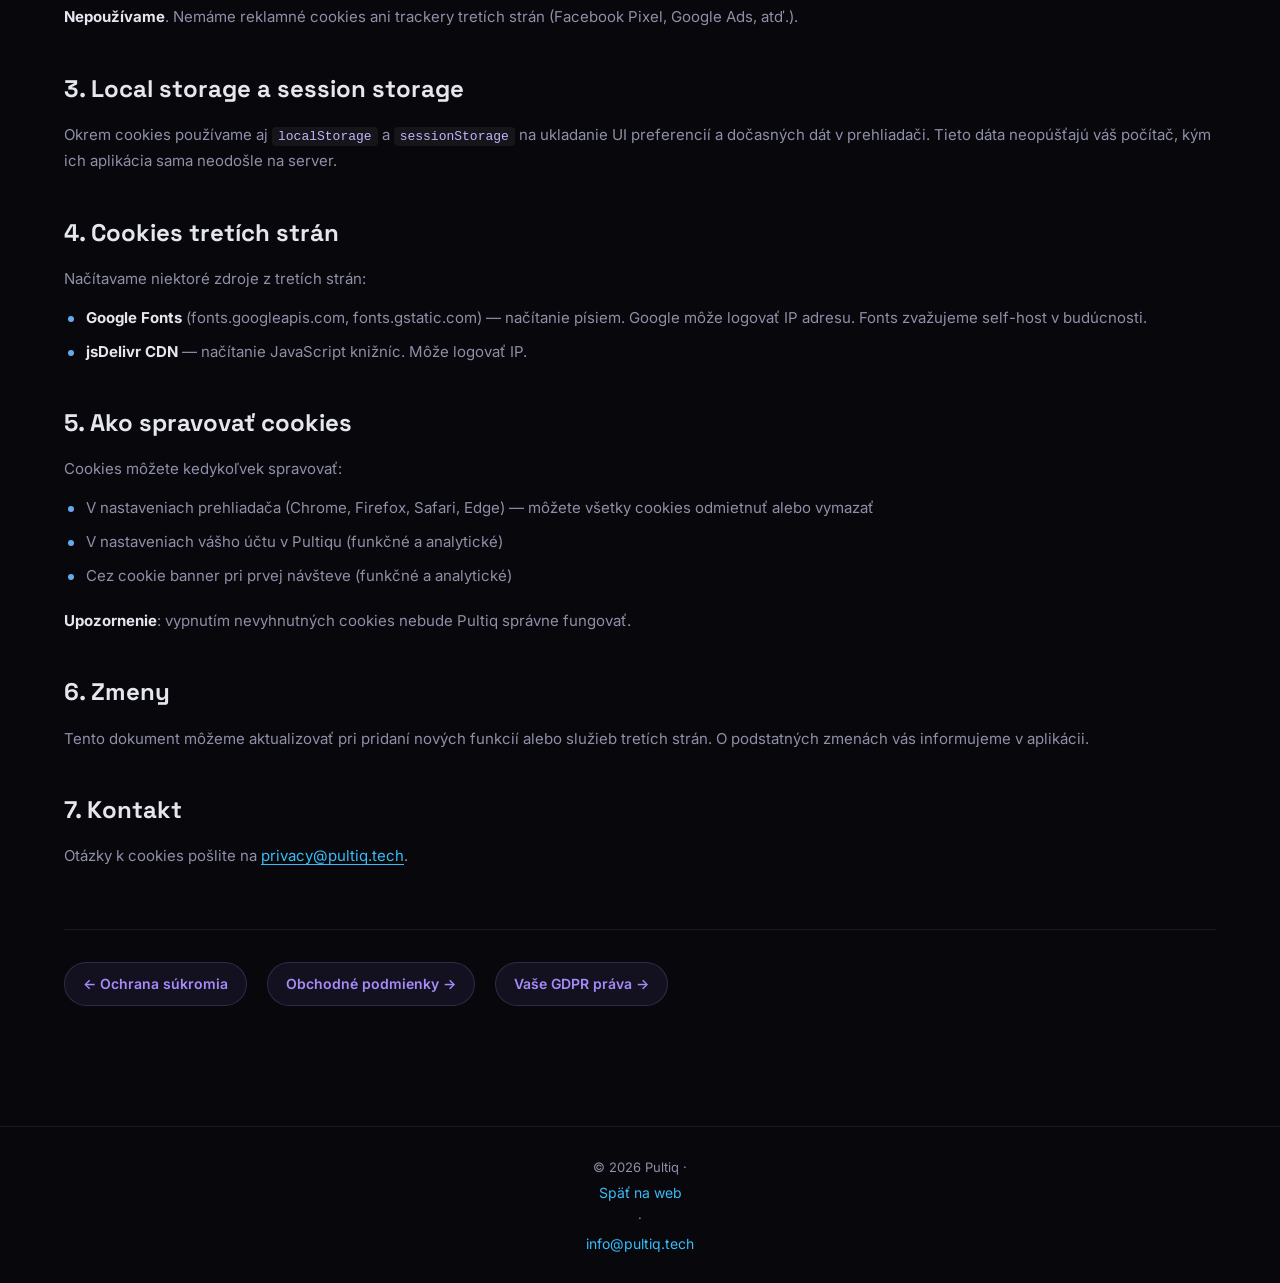
==== commit c266f18c: "Update logo to new tabletop+legs+eyes brand mark" ====
--- a/cookies.html
+++ b/cookies.html
@@ -21,10 +21,16 @@
   <div class="nav-inner">
     <a href="/" class="logo">
       <span class="logo-mark">
-        <svg viewBox="90 80 180 200" xmlns="http://www.w3.org/2000/svg">
-          <defs><linearGradient id="legG3" x1="0%" y1="0%" x2="100%" y2="100%"><stop offset="0%" stop-color="#a78bfa"/><stop offset="33%" stop-color="#38bdf8"/><stop offset="66%" stop-color="#34d399"/><stop offset="100%" stop-color="#f472b6"/></linearGradient></defs>
-          <g transform="translate(30 30)" fill="url(#legG3)" fill-rule="evenodd"><path d="M 70 60 L 120 60 A 50 50 0 0 1 120 160 L 95 160 L 95 240 L 70 240 Z M 95 85 L 120 85 A 25 25 0 0 1 120 135 L 95 135 Z"/></g>
-          <g transform="translate(330 30) scale(-1 1)" fill="url(#legG3)" fill-rule="evenodd"><path d="M 70 60 L 120 60 A 50 50 0 0 1 120 160 L 95 160 L 95 240 L 70 240 Z M 95 85 L 120 85 A 25 25 0 0 1 120 135 L 95 135 Z"/></g>
+        <svg viewBox="25 45 310 160" xmlns="http://www.w3.org/2000/svg">
+          <defs>
+            <linearGradient id="lg3LL" x1="0%" y1="100%" x2="0%" y2="0%"><stop offset="0%" stop-color="#a78bfa"/><stop offset="100%" stop-color="#38bdf8"/></linearGradient>
+            <linearGradient id="lg3RL" x1="0%" y1="100%" x2="0%" y2="0%"><stop offset="0%" stop-color="#f472b6"/><stop offset="100%" stop-color="#38bdf8"/></linearGradient>
+          </defs>
+          <path d="M 30 120 L 30 80 A 30 30 0 0 1 60 50 L 300 50 A 30 30 0 0 1 330 80 L 330 120 Z" fill="#38bdf8"/>
+          <rect x="30" y="120" width="70" height="80" fill="url(#lg3LL)"/>
+          <rect x="260" y="120" width="70" height="80" fill="url(#lg3RL)"/>
+          <rect x="115" y="68" width="55" height="34" rx="12" fill="#07070c"/>
+          <rect x="190" y="68" width="55" height="34" rx="12" fill="#07070c"/>
         </svg>
       </span>
       <span>pultiq</span>
--- a/style.css
+++ b/style.css
@@ -230,8 +230,8 @@
   color:#c4b5fd;
   margin-left:4px;
 }
-.logo-mark{width:40px;height:40px;display:grid;place-items:center}
-.logo-mark svg{width:100%;height:100%;display:block}
+.logo-mark{height:40px;display:flex;align-items:center}
+.logo-mark svg{height:100%;width:auto;display:block}
 .nav-links{display:flex;gap:32px}
 .nav-links a{font-size:14px;color:var(--muted);transition:color .2s;position:relative}
 .nav-links a:hover{color:var(--text)}
